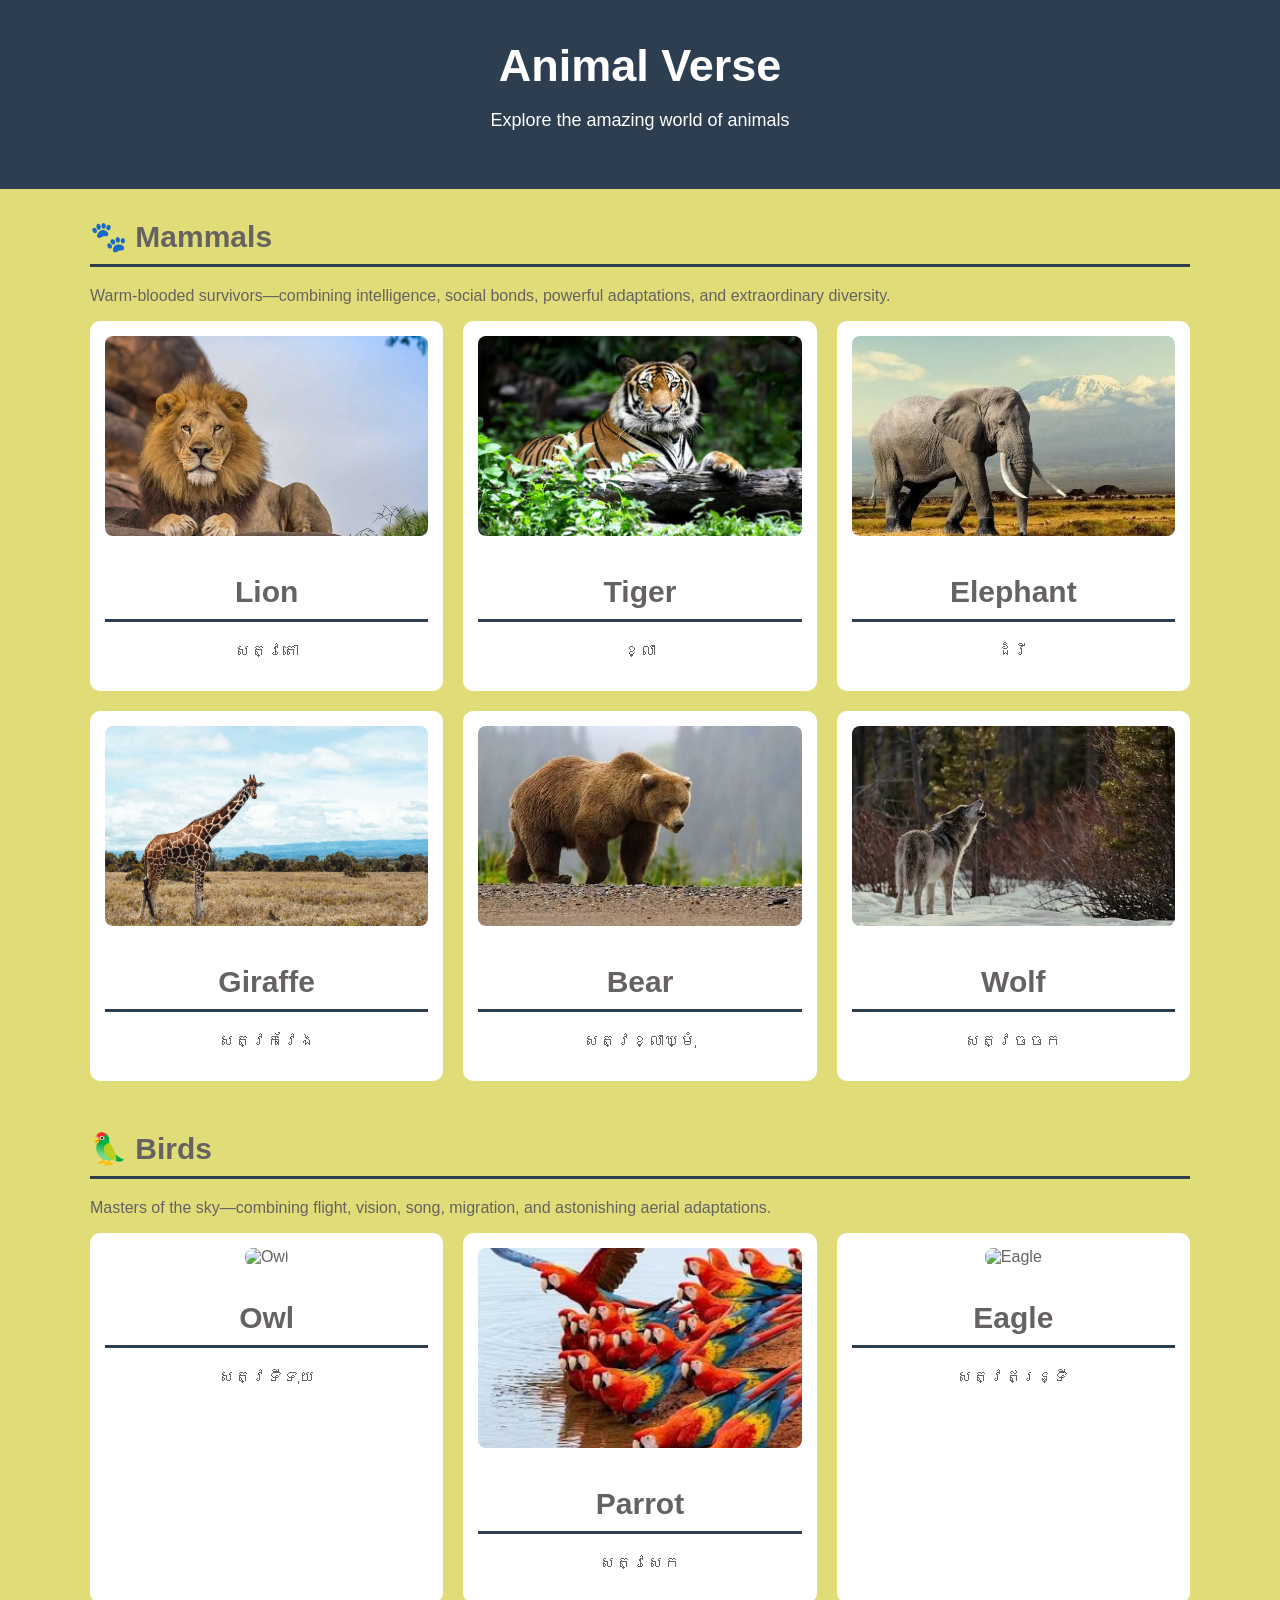
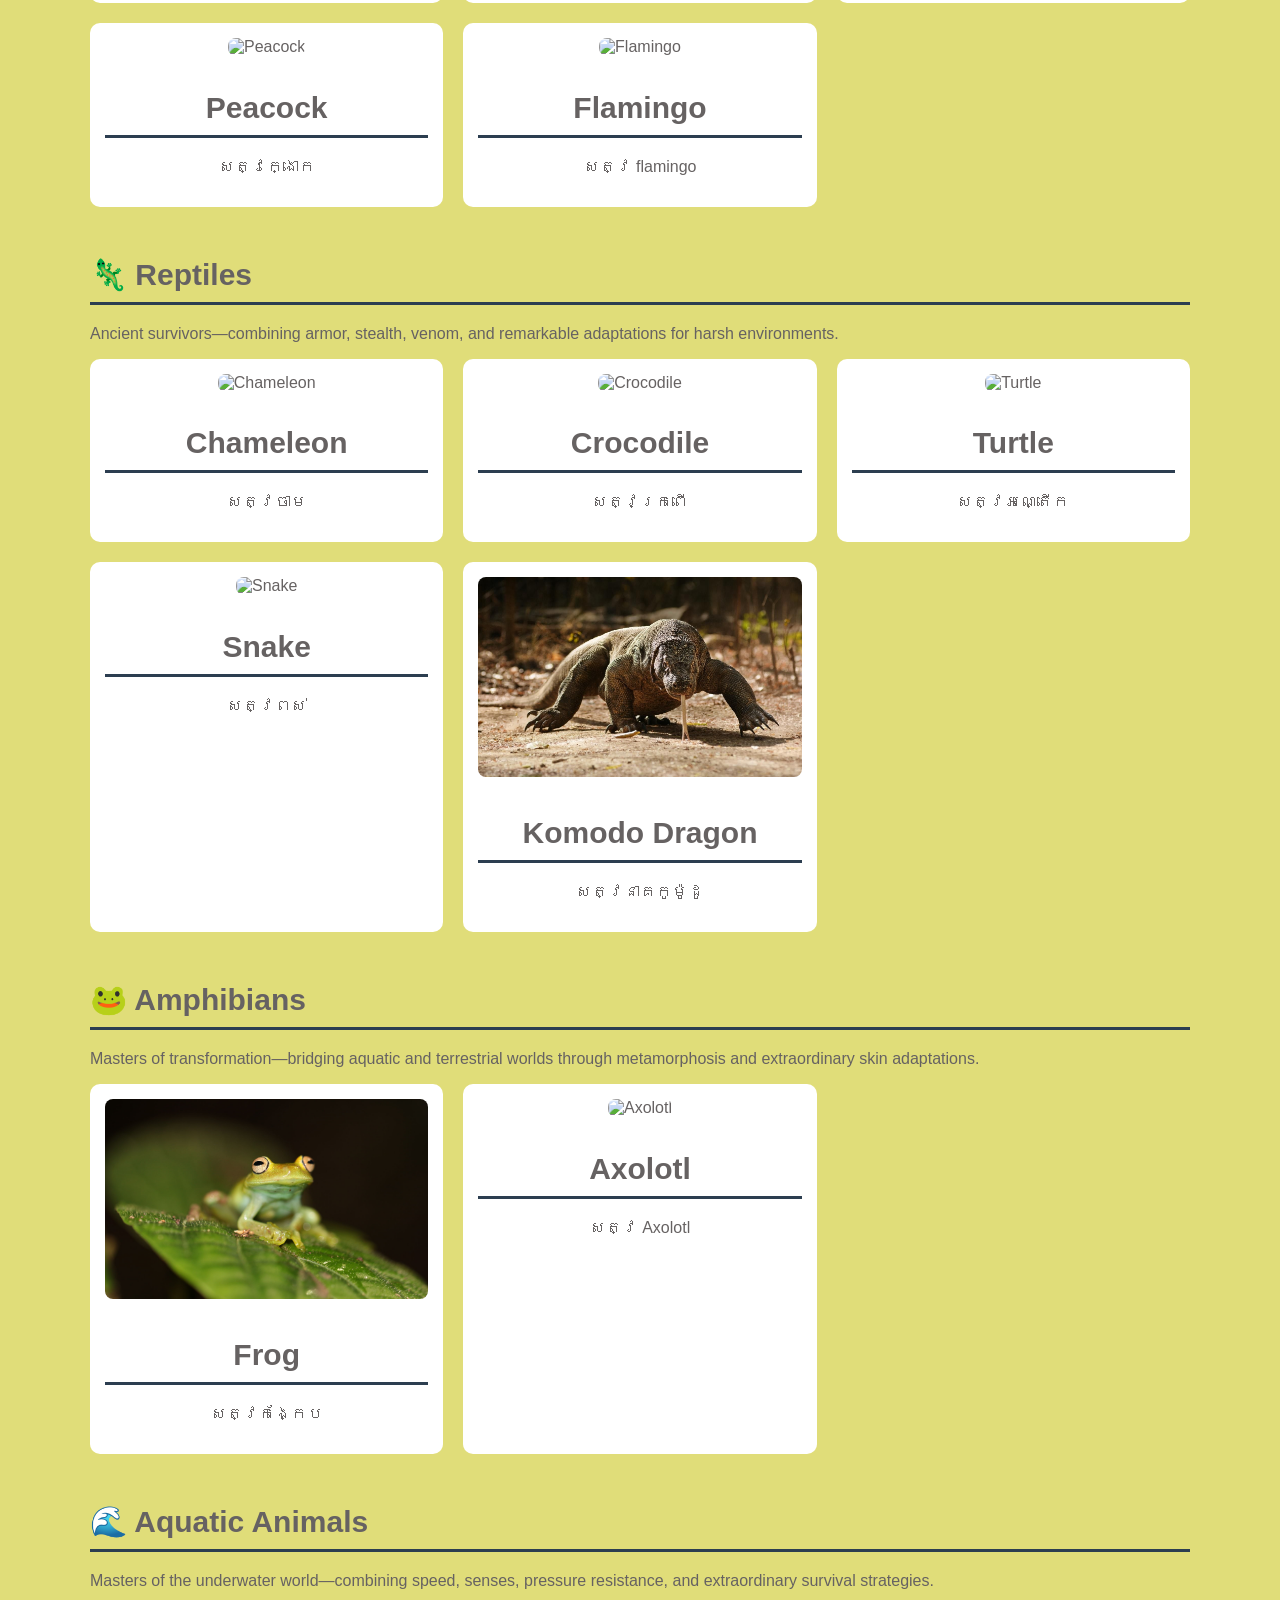
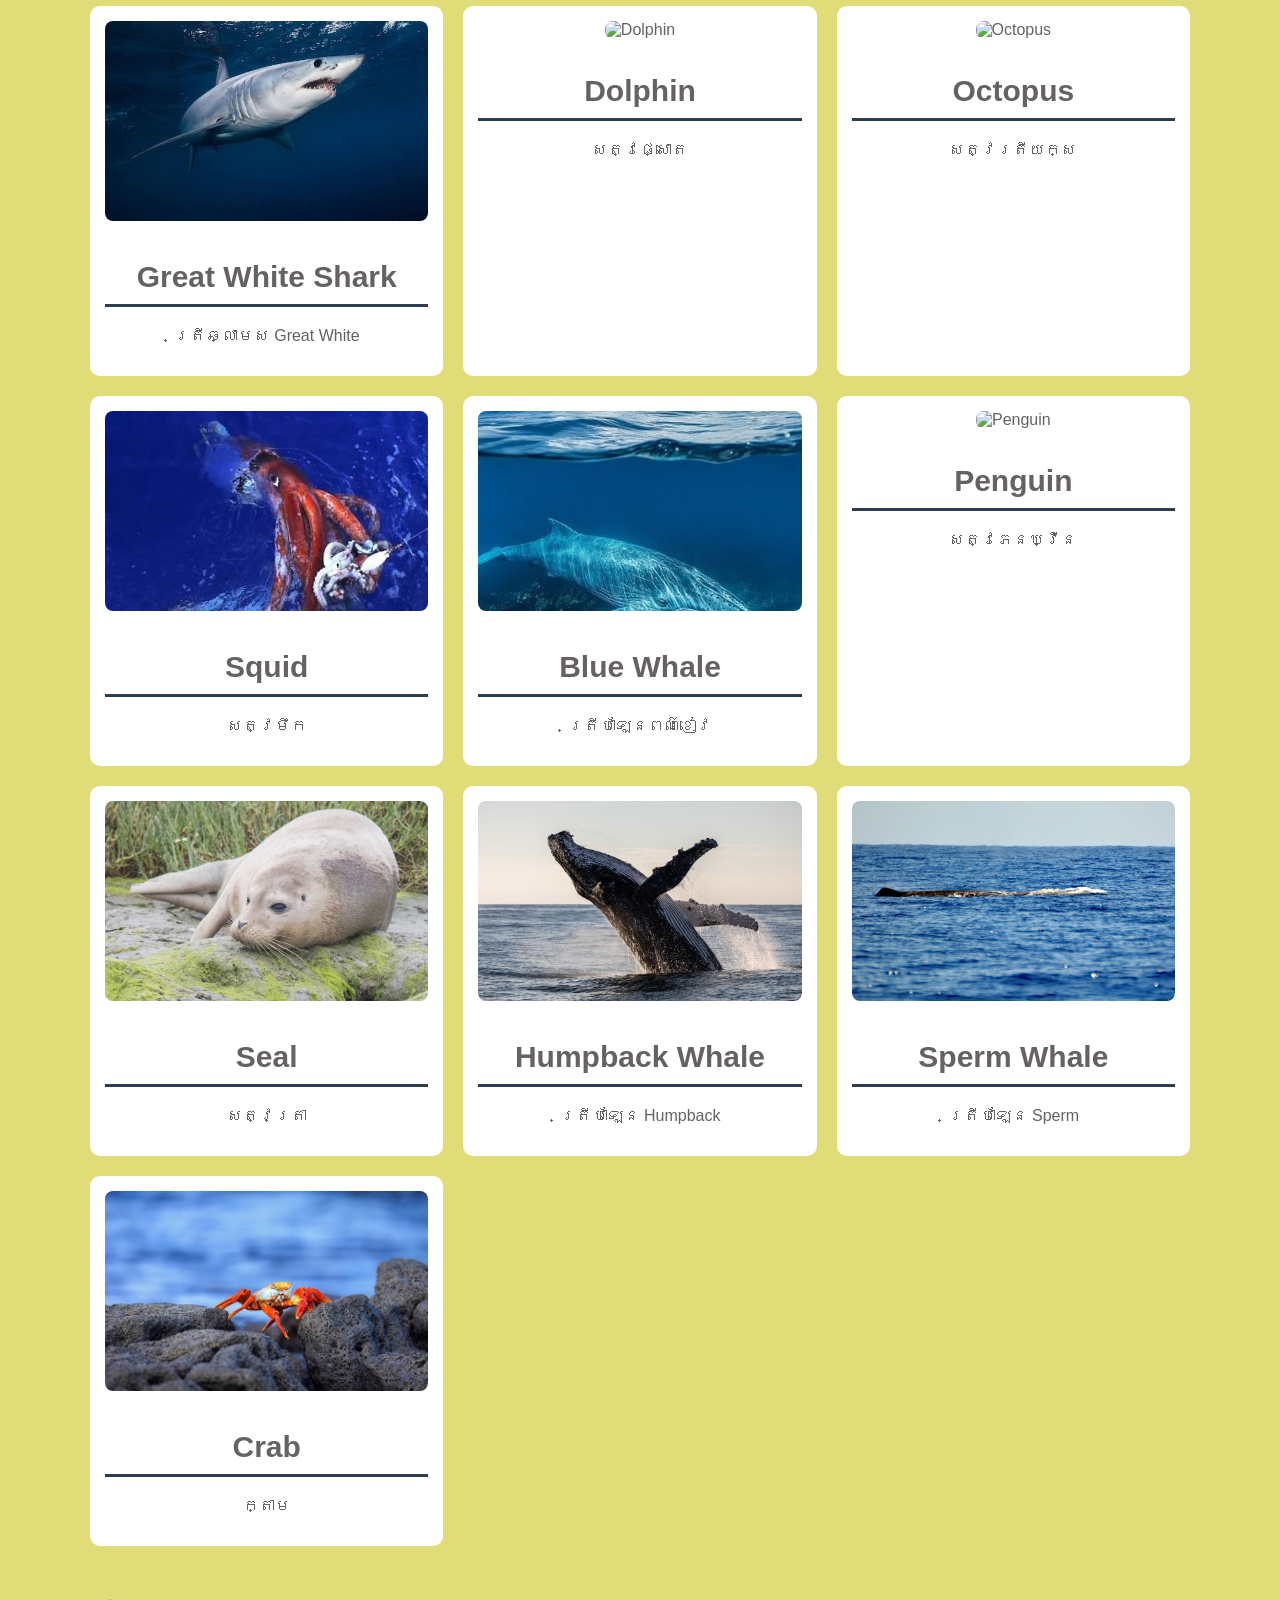
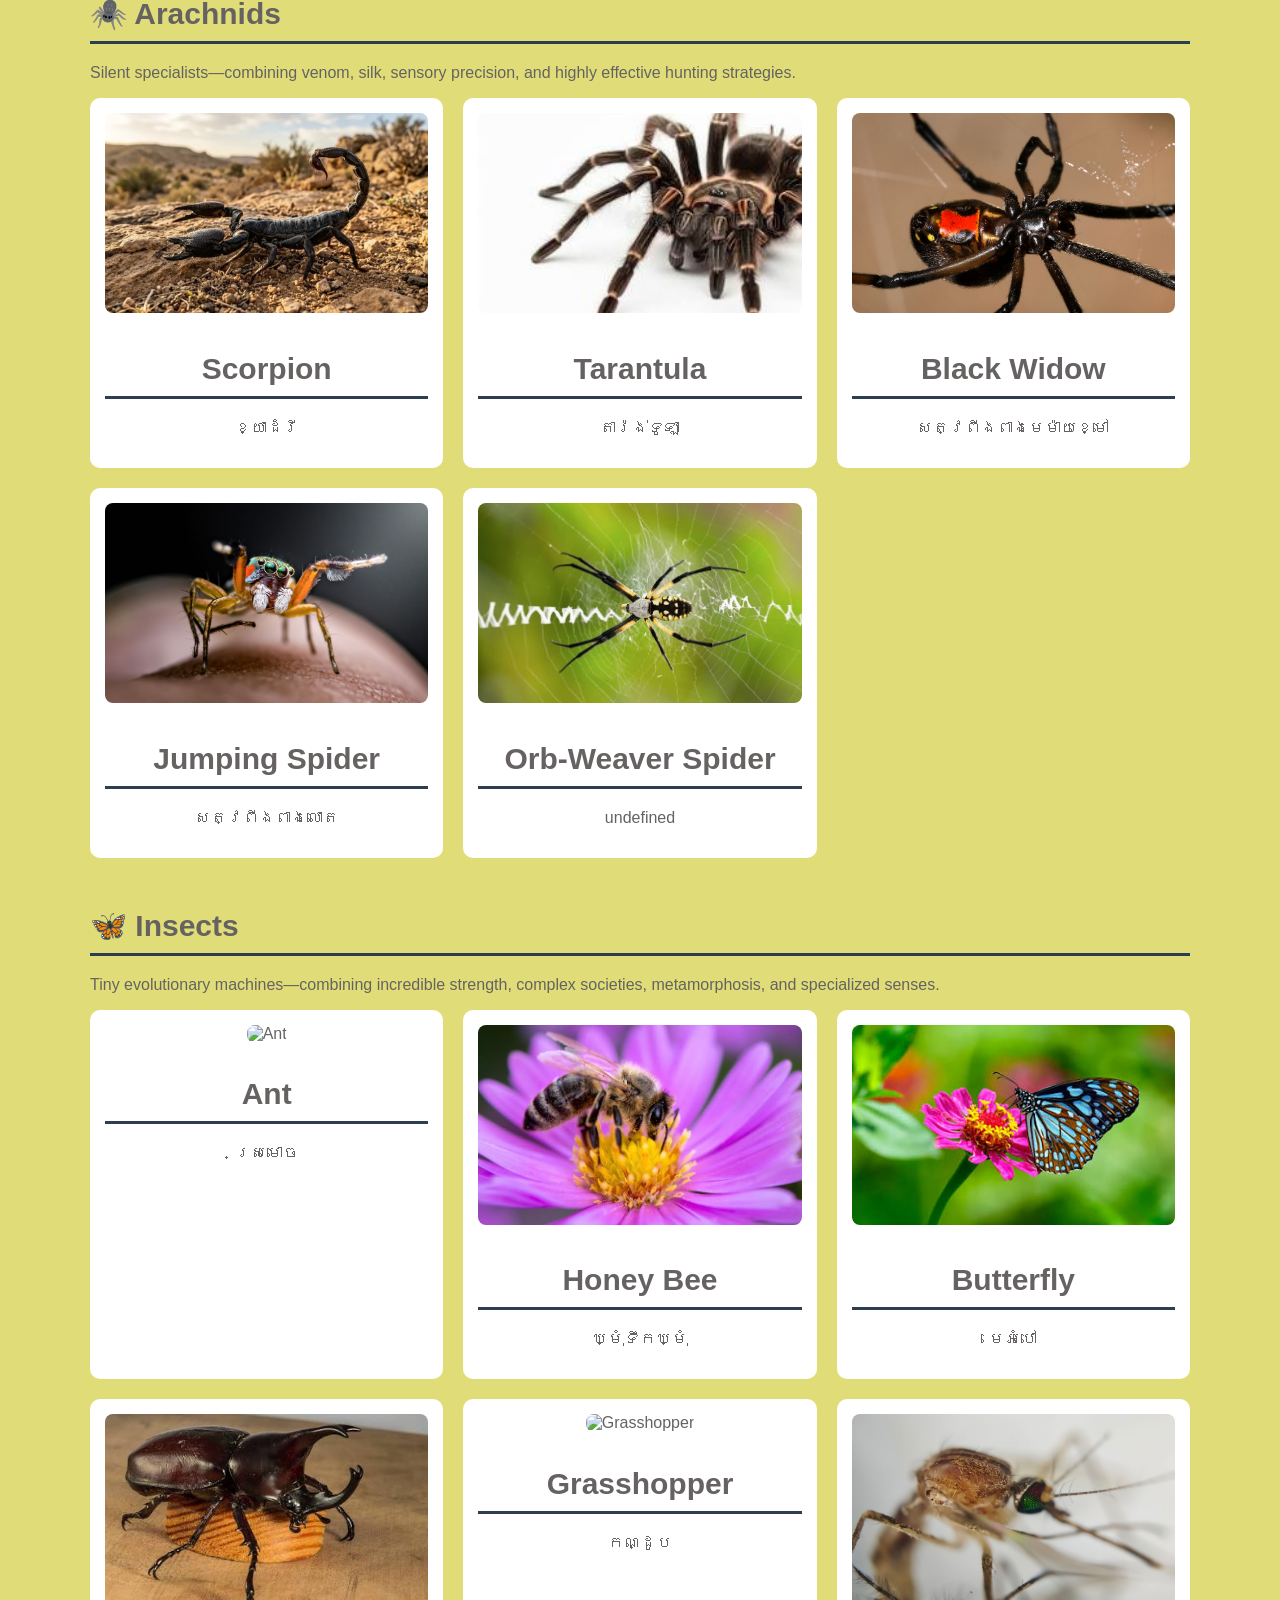
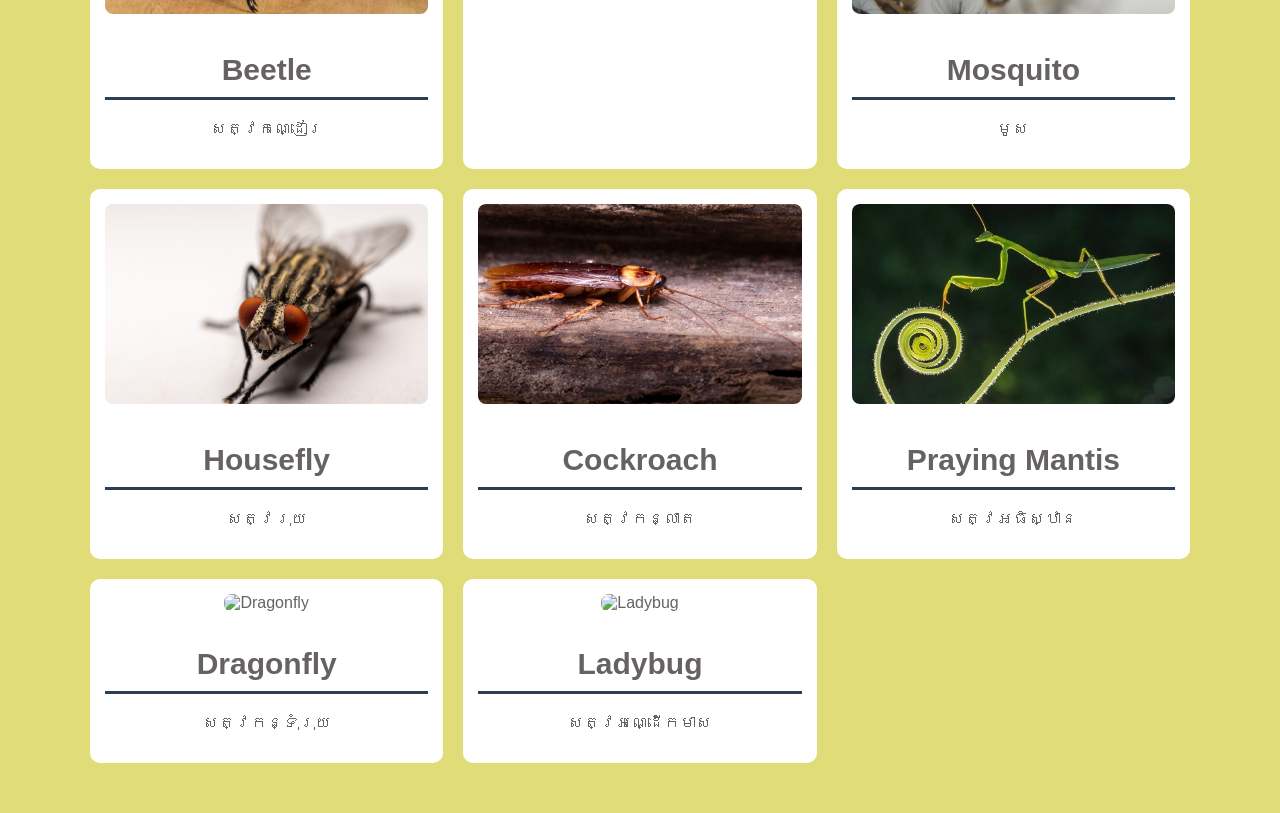
==== index.html @ 4303e195 "Add files via upload" ====
<!DOCTYPE html>
<html lang="en">

<head>

    <meta charset="UTF-8">

    <meta name="viewport" content="width=device-width, initial-scale=1.0">

    <title>Animal Verse</title>

    <link rel="stylesheet" href="style.css">

</head>

<body>

    <header>

        <h1>Animal Verse</h1>

        <p>Explore the amazing world of animals</p>

    </header>


    <main>

        <section class="animal-category">

            <h2>🐾 Mammals</h2>

            <p class="category-description">
                Warm-blooded survivors—combining intelligence, social bonds,
powerful adaptations, and extraordinary diversity.
            </p>

            <div class="animal-grid" id="mammals">
                <!-- Mammals will appear here -->
            </div>

        </section>


        <section class="animal-category">

            <h2>🦜 Birds</h2>

            <p class="category-description">
                Masters of the sky—combining flight, vision, song,
migration, and astonishing aerial adaptations.
            </p>

            <div class="animal-grid" id="birds">
                <!-- Birds will appear here -->
            </div>

        </section>


        <section class="animal-category">

            <h2>🦎 Reptiles</h2>

            <p class="category-description">
                Ancient survivors—combining armor, stealth, venom,
and remarkable adaptations for harsh environments.
            </p>

            <div class="animal-grid" id="reptiles">
                <!-- Reptiles will appear here -->
            </div>

        </section>


        <section class="animal-category">
            <h2>🐸 Amphibians</h2>

            <p class="category-description">
                Masters of transformation—bridging aquatic and terrestrial
worlds through metamorphosis and extraordinary skin adaptations.
            </p>


            <div class="animal-grid" id="amphibians">
                <!-- Amphibians will appear here -->
             </div>
        </section>


        <section class="animal-category">

            <h2>🌊 Aquatic Animals</h2>

            <p class="category-description">
                Masters of the underwater world—combining speed,
senses, pressure resistance, and extraordinary survival strategies.
            </p>

            <div class="animal-grid" id="aquatic">
                <!-- Aquatic animals will appear here -->
            </div>

        </section>

        <section class="animal-category">

            <h2>🕷️ Arachnids</h2>

            <p class="category-description">
                Silent specialists—combining venom, silk, sensory precision,
and highly effective hunting strategies.
            </p>

            <div class="animal-grid" id="arachnids">
                <!-- Arachnids will appear here -->
            </div>

        </section>


        <section class="animal-category">

            <h2>🦋 Insects</h2>

            <p class="category-description">
                Tiny evolutionary machines—combining incredible strength,
complex societies, metamorphosis, and specialized senses.

            </p>

            <div class="animal-grid" id="insects">
                <!-- Insects will appear here -->
            </div>

        </section>


    </main>


    <div id="animalModal" class="modal">

        <div class="modal-content">

            <button id="closeModal" class="close-button">
                &times;
            </button>

            <div id="animalInfo">
                <!-- Animal information will appear here -->
            </div>

        </div>

    </div>


    <script src="script.js"></script>


</body>

</html>
---- style.css ----
body {
    font-family: Arial, sans-serif;
    margin: 0;
    background-color: #e0dd79fe;
    color: #666262;
}

header {
    text-align: center;
    padding: 40px;
    background-color: #2c3e50;
    color: rgb(255, 255, 255);
}

header h1 {
    margin: 0;
    font-size: 45px;
}

header p {
    font-size: 18px;
}

main {
    width: 90%;
    max-width: 1100px;
    margin: 30px auto;
}

.animal-category {
    margin-bottom: 50px;
}

.animal-category h2 {
    font-size: 30px;
    margin-bottom: 20px;
    border-bottom: 3px solid #2c3e50;
    padding-bottom: 10px;
}

.animal-grid {
    display: grid;
    grid-template-columns: repeat(3, 1fr);
    gap: 20px;
}
.animal-card-image {
    width: 100%;
    height: 200px;
    object-fit: cover;
    border-radius: 8px;
    margin-bottom: 10px;
}

.animal-card {
    background-color: white;
    padding: 15px;
    border-radius: 10px;
    cursor: pointer;
    text-align: center;
    overflow: hidden;
    transition: transform 0.2s;
}

.animal-card:hover {
    transform: translateY(-5px);
}

#animalInfo {
    margin-top: 40px;
    padding: 30px;
    background-color: white;
    border-radius: 10px;
}
#animalInfo {
    margin-top: 50px;
    padding: 35px;
    background-color: white;
    border-radius: 15px;
    box-shadow: 0 4px 15px rgba(0, 0, 0, 0.08);
}

#animalInfo h2 {
    text-align: center;
    font-size: 35px;
    margin-bottom: 25px;
}

#animalInfo h3 {
    margin-top: 30px;
    font-size: 24px;
    border-bottom: 2px solid #ddd;
    padding-bottom: 8px;
}

#animalInfo p {
    font-size: 17px;
    line-height: 1.8;
}

#animalInfo img {
    display: block;
    width: 400px;
    max-width: 100%;
    height: 280px;
    object-fit: cover;
    margin: 0 auto 30px;
    border-radius: 12px;
}

#animalInfo ul {
    line-height: 2;
    font-size: 17px;
}

.modal {
    display: none;
    position: fixed;
    top: 0;
    left: 0;
    width: 100%;
    height: 100%;
    background-color: rgba(0, 0, 0, 0.65);
    backdrop-filter: blur(8px);
    z-index: 1000;
    overflow-y: auto;
    padding: 40px 20px;
    box-sizing: border-box;
}

.modal-content {
    background-color: white;
    max-width: 900px;
    margin: 0 auto;
    padding: 35px;
    border-radius: 20px;
    position: relative;
    box-sizing: border-box;
}

.close-button {
    position: absolute;
    top: 15px;
    right: 20px;
    border: none;
    background: none;
    font-size: 35px;
    cursor: pointer;
}

.close-button:hover {
    transform: scale(1.2);
}

#animalInfo {
    padding: 20px;
}

#animalInfo h2 {
    text-align: center;
    font-size: 38px;
    margin-bottom: 25px;
}

#animalInfo h3 {
    margin-top: 30px;
    font-size: 24px;
    border-bottom: 2px solid #ddd;
    padding-bottom: 8px;
}

#animalInfo p {
    font-size: 17px;
    line-height: 1.8;
    white-space: pre-line;
}

#animalInfo img {
    display: block;
    width: 400px;
    max-width: 100%;
    height: 280px;
    object-fit: cover;
    margin: 0 auto 30px;
    border-radius: 12px;
}

#animalInfo ul {
    line-height: 2;
    font-size: 17px;
}
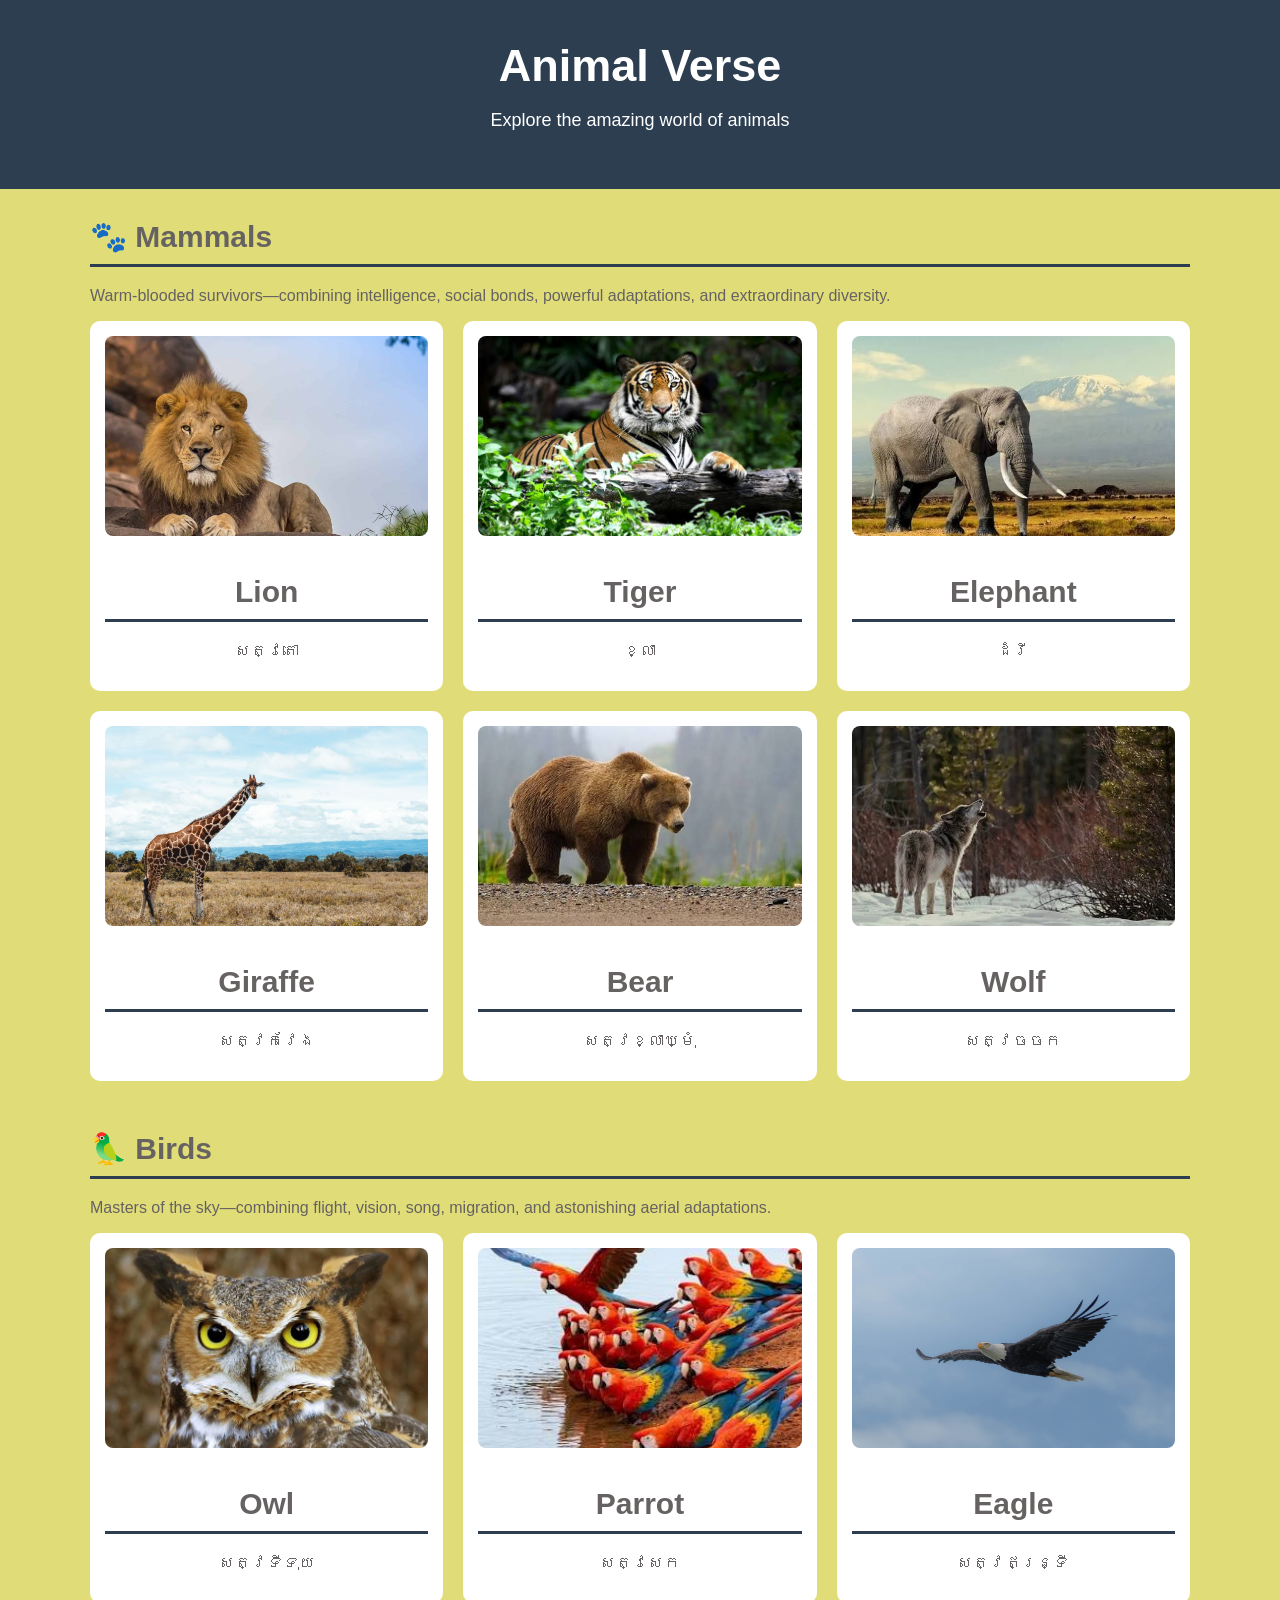
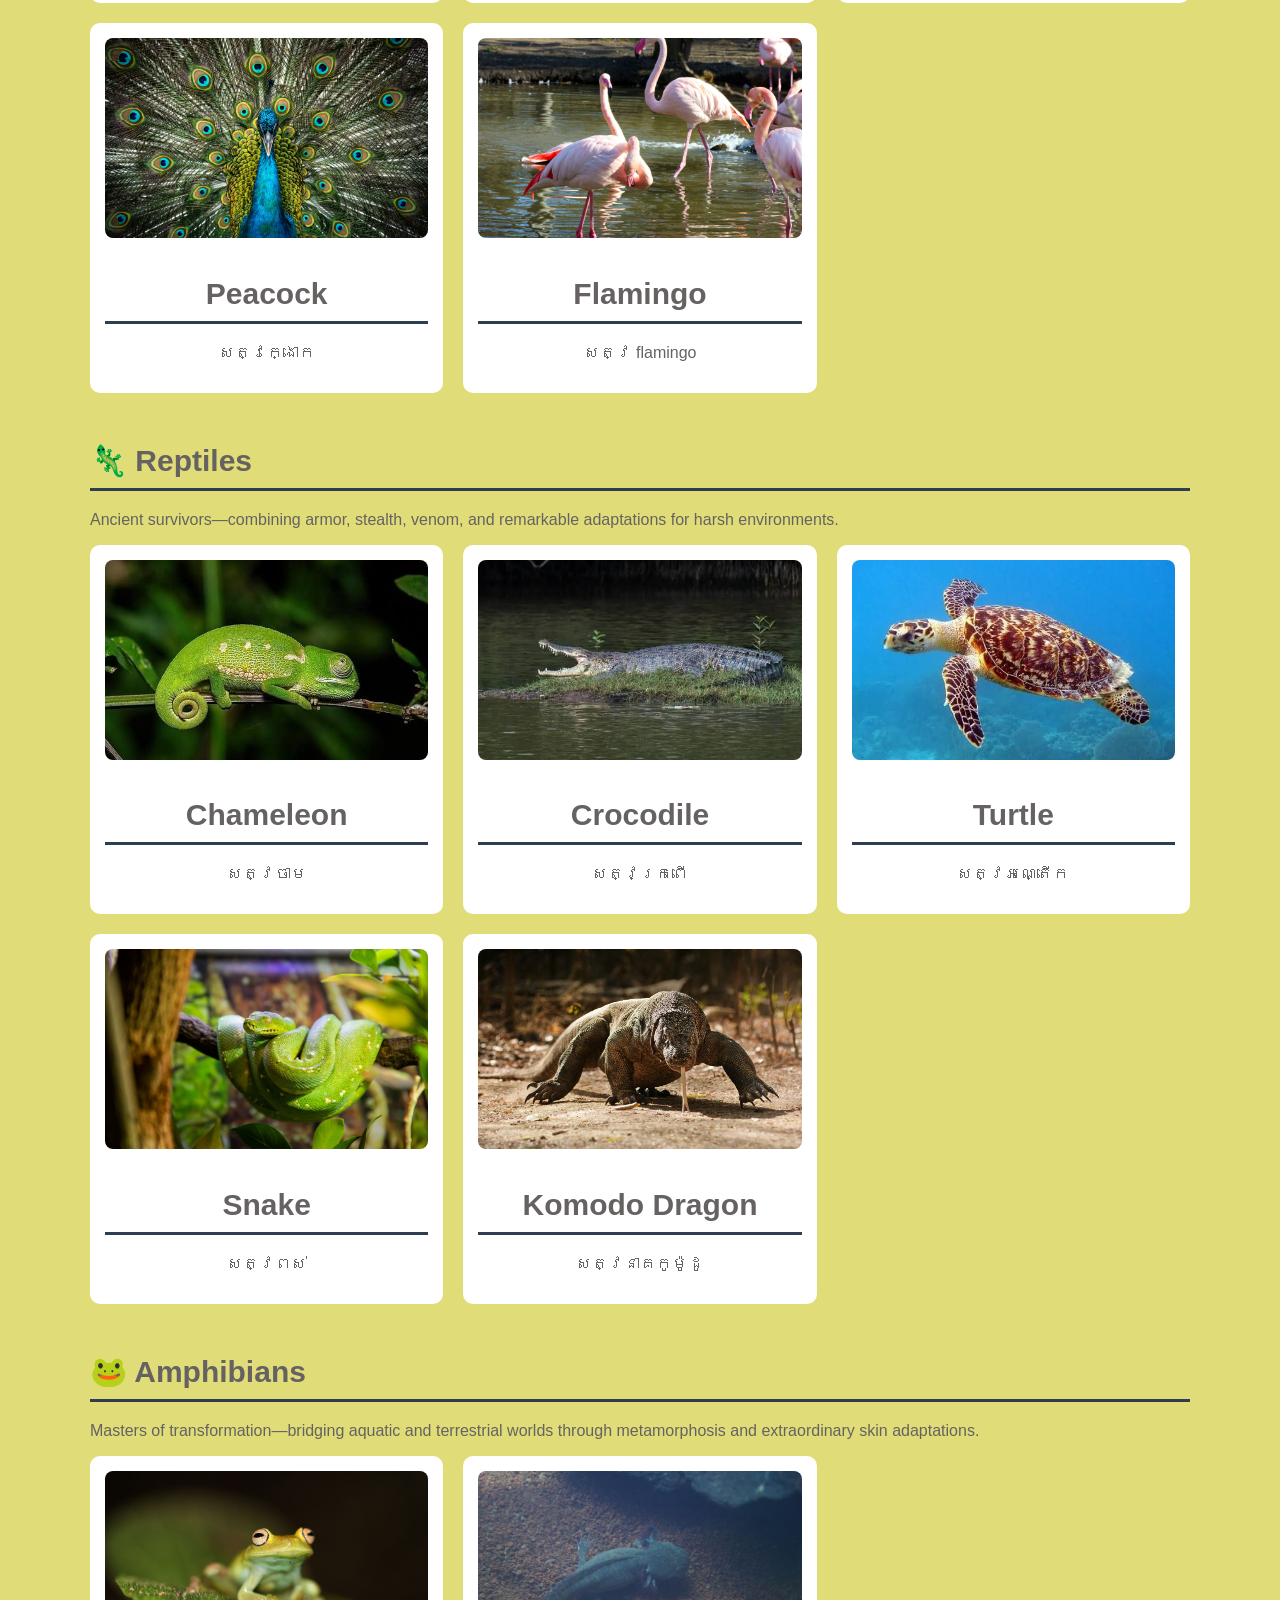
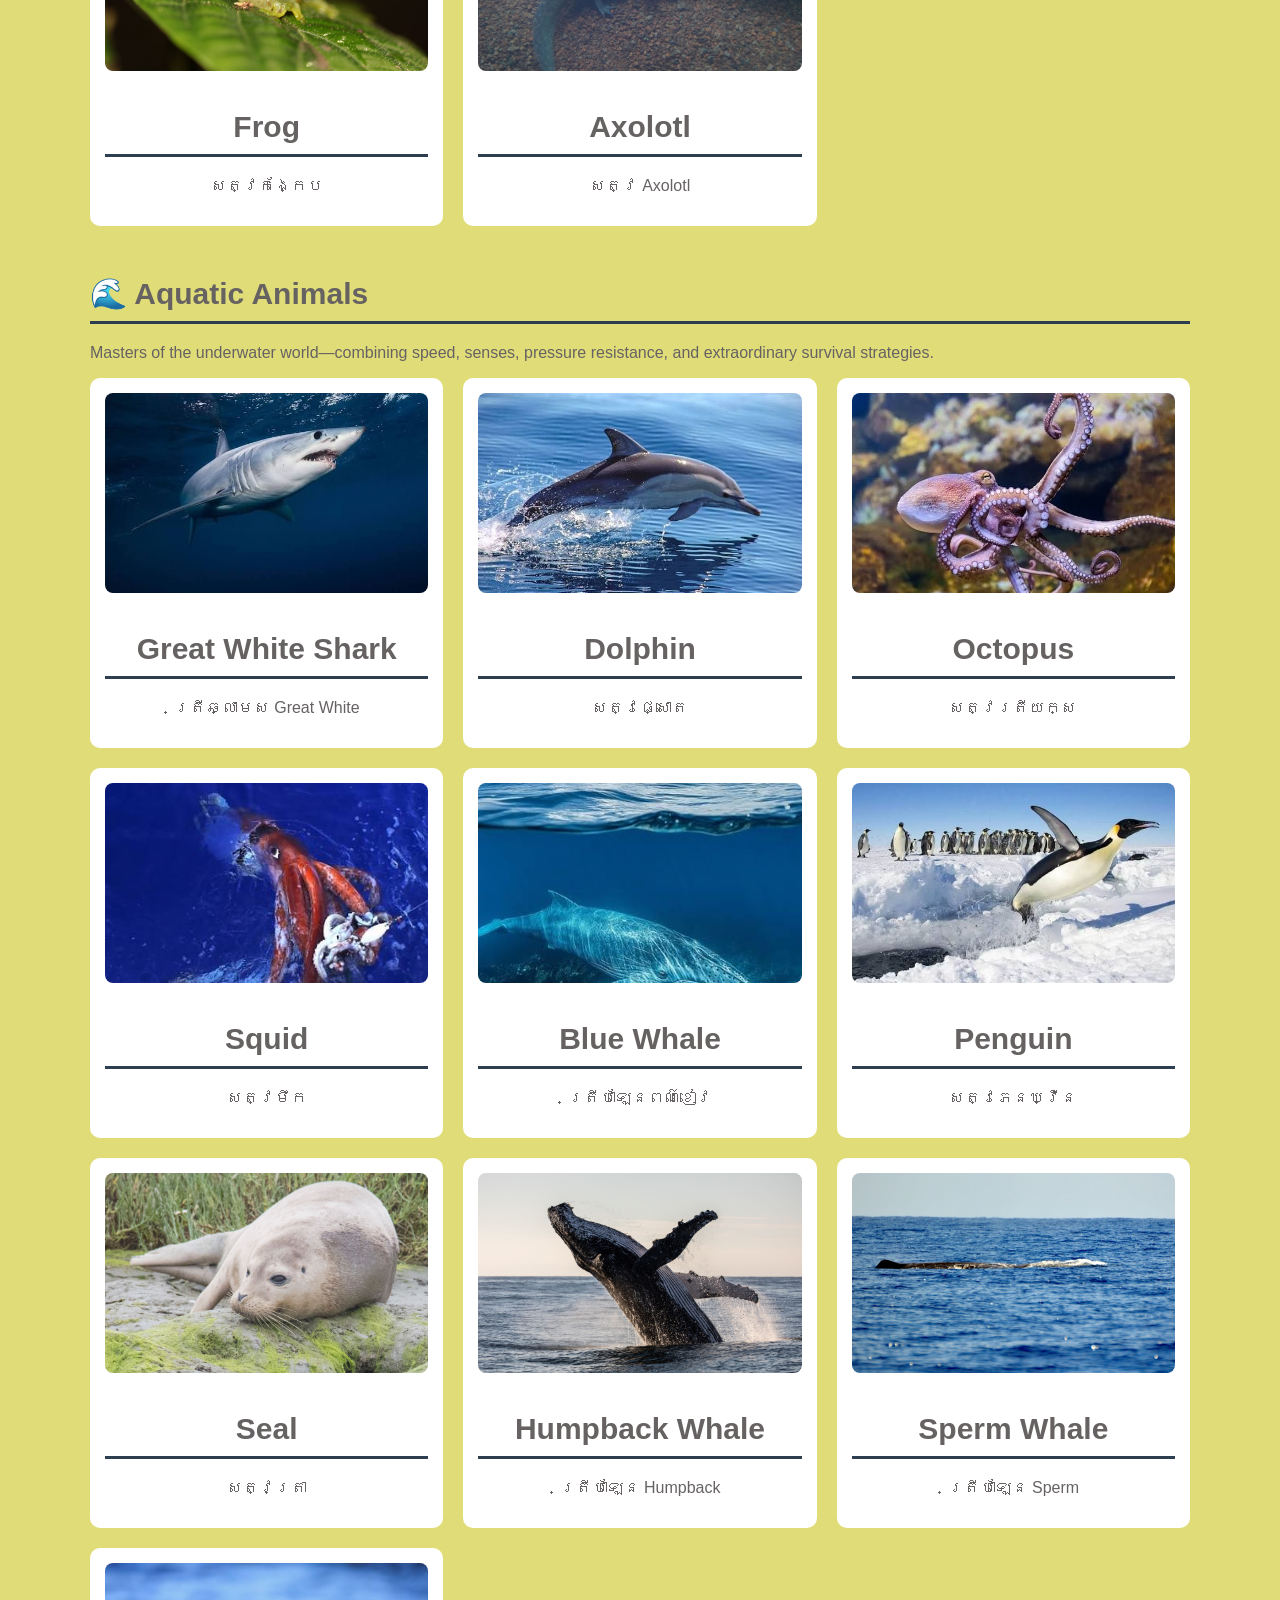
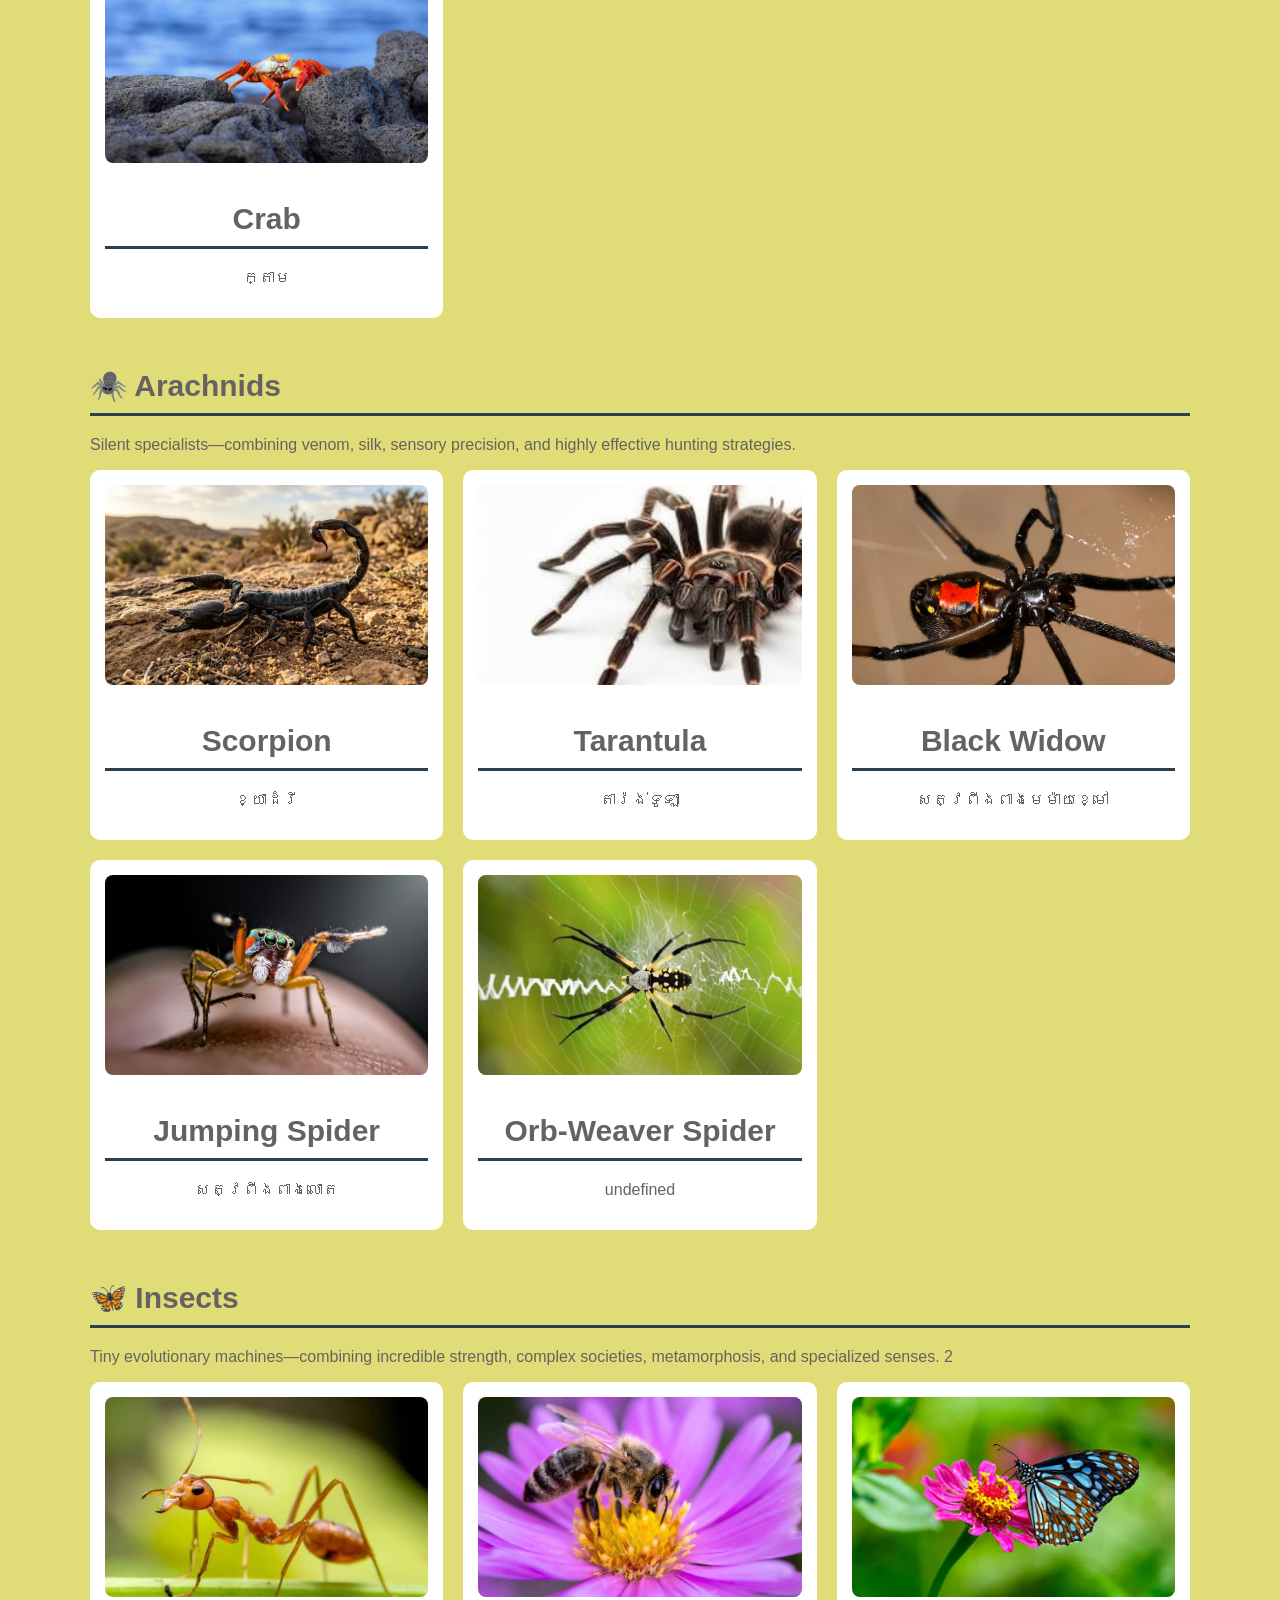
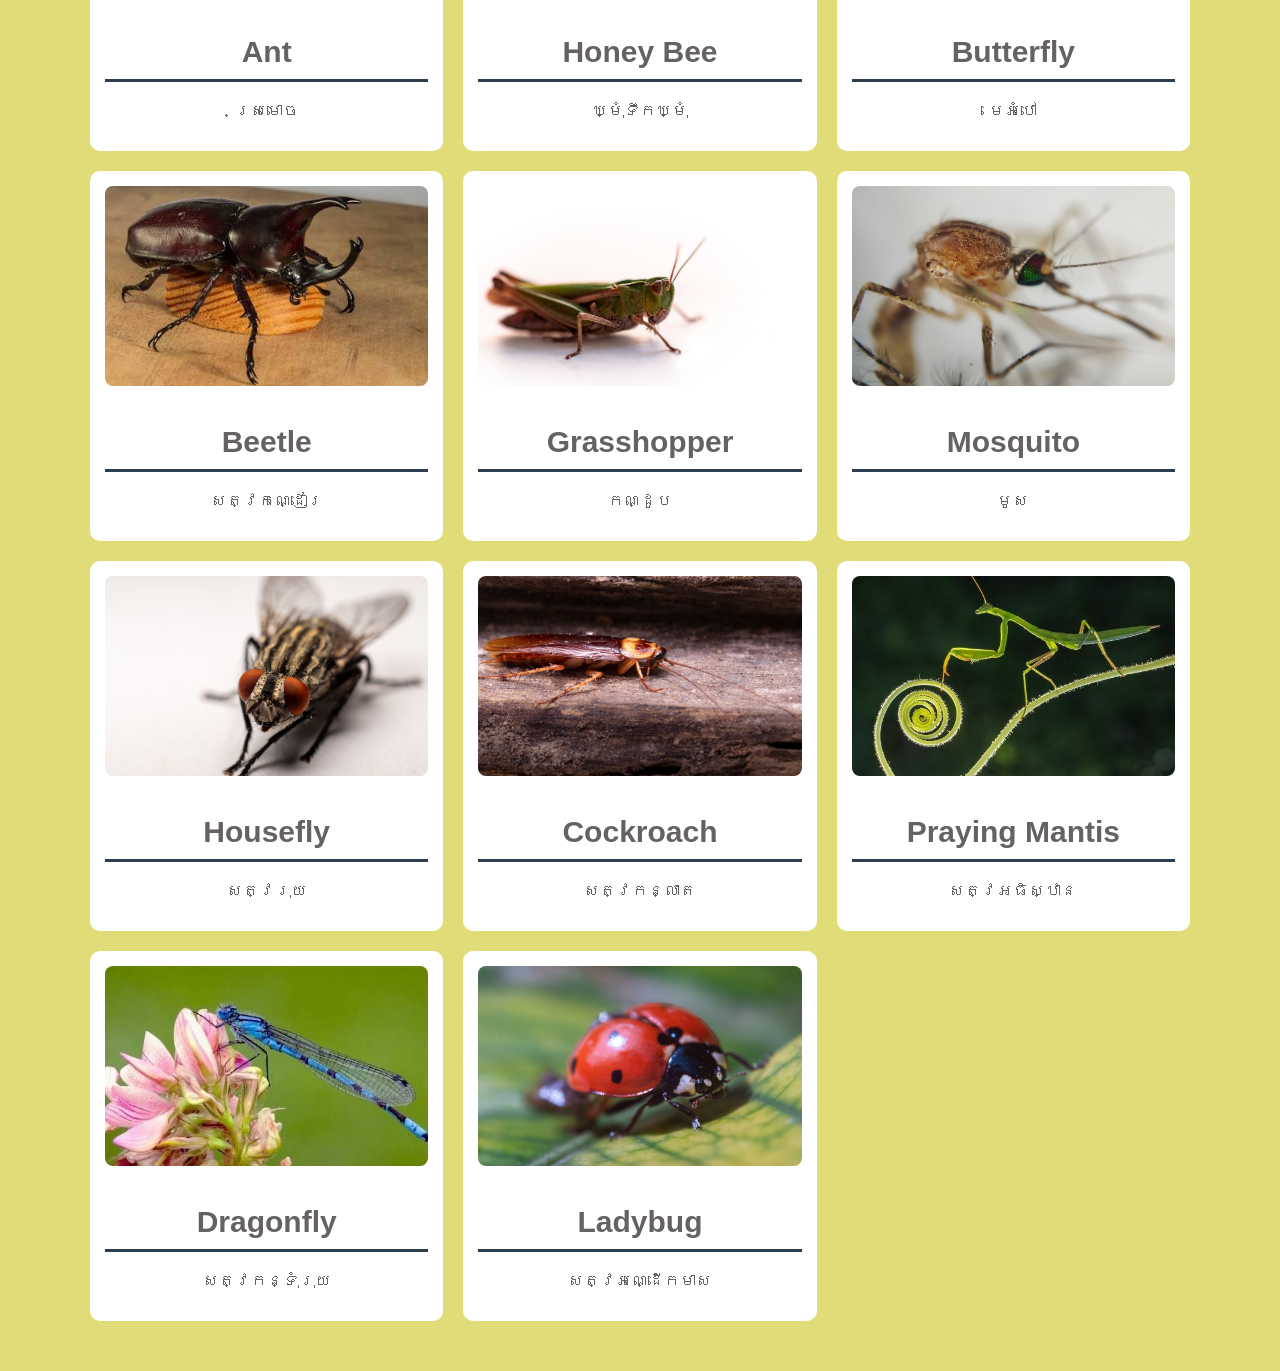
==== commit 539dba80: "Improve Animal Verse SEO" ====
--- a/index.html
+++ b/index.html
@@ -7,7 +7,9 @@
 
     <meta name="viewport" content="width=device-width, initial-scale=1.0">
 
-    <title>Animal Verse</title>
+    <title>Animal Verse - Explore the Amazing World of Animals</title>
+    <meta name="description" content="Animal Verse is a website where you can explore amazing animals,
+     their habitats, characteristics, and fascinating facts.">
 
     <link rel="stylesheet" href="style.css">
 
@@ -127,7 +129,7 @@
             <p class="category-description">
                 Tiny evolutionary machines—combining incredible strength,
 complex societies, metamorphosis, and specialized senses.
-
+2
             </p>
 
             <div class="animal-grid" id="insects">
